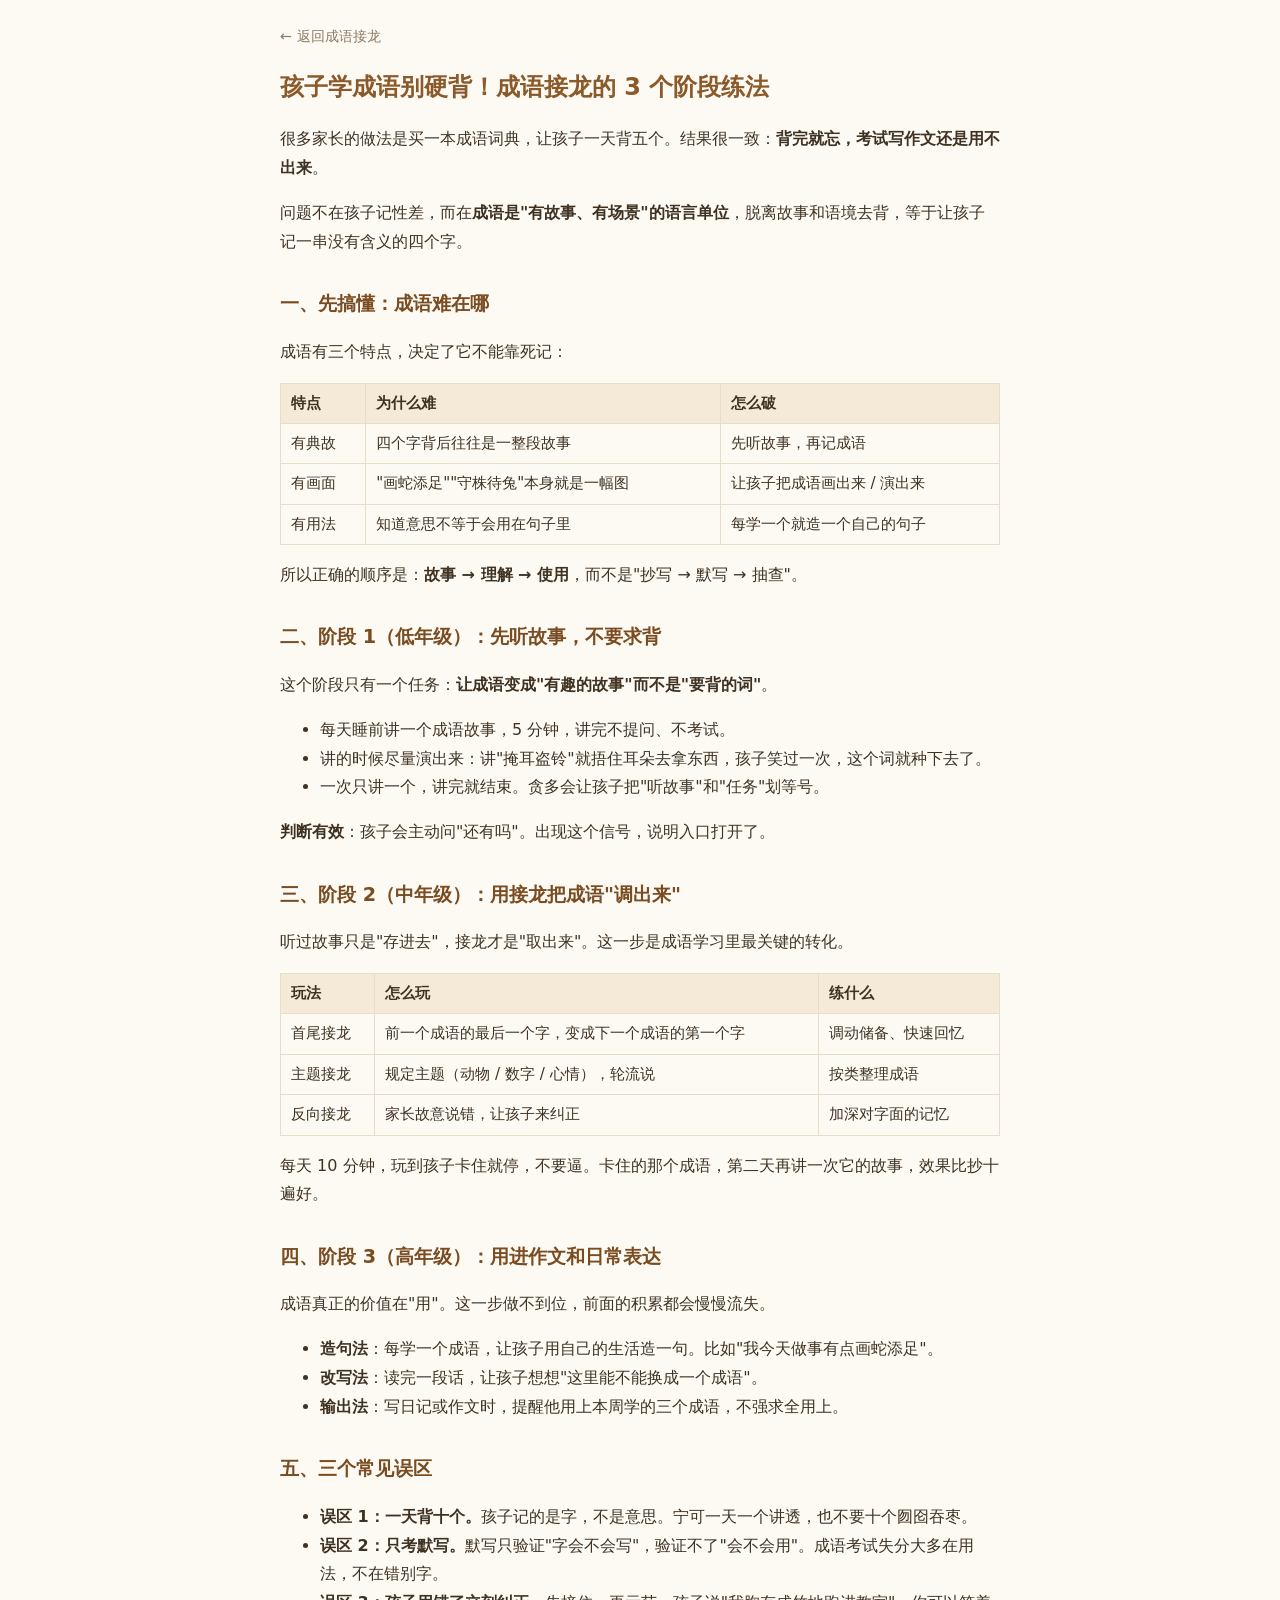
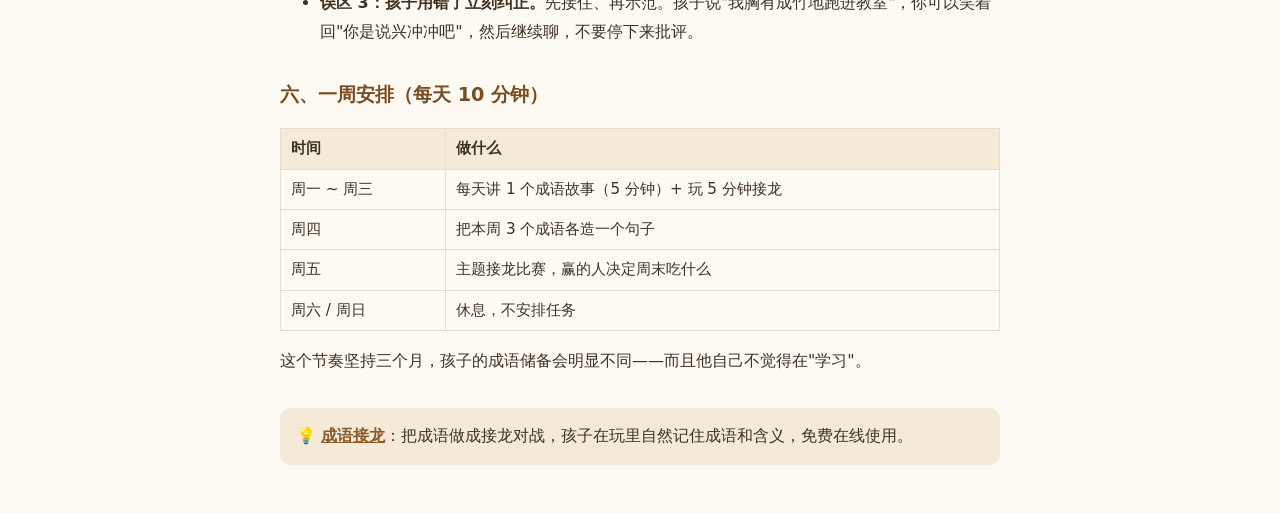
==== public/guides/how-kids-learn-chengyu.html @ df071667 "seo: 新增《孩子学成语别硬背！成语接龙的 3 个阶段练法》+ 首页静态内链，v0.2.3" ====
<!doctype html>
<html lang="zh-CN">
<head>
<meta charset="utf-8">
<meta name="viewport" content="width=device-width, initial-scale=1">
<title>孩子学成语别硬背！成语接龙的 3 个阶段练法 | 成语接龙 - 道盒 DaoBox</title>
<meta name="description" content="孩子背成语记不住？问题不在记忆力，在方法。本文把成语学习拆成听故事、玩接龙、用进表达 3 个阶段，附每天 10 分钟的练法和 3 个常见误区。">
<meta name="keywords" content="成语学习,儿童成语,成语接龙,小学生成语,成语积累,成语怎么学,儿童成语故事">
<meta property="og:title" content="孩子学成语别硬背！成语接龙的 3 个阶段练法">
<meta property="og:description" content="听故事 → 玩接龙 → 用进表达，每天 10 分钟就能积累。">
<link rel="canonical" href="https://chengyu.daobox.net.cn/guides/how-kids-learn-chengyu.html">
<style>
body{font-family:system-ui,-apple-system,"PingFang SC","Microsoft YaHei",sans-serif;line-height:1.8;color:#3f3222;max-width:720px;margin:0 auto;padding:24px 16px 48px;background:#fdfaf4;}
h1{font-size:1.5em;color:#8b5a2b;} h2{font-size:1.2em;color:#7a4c22;margin-top:1.6em;}
table{border-collapse:collapse;width:100%;margin:1em 0;} th,td{border:1px solid #e8ddc9;padding:6px 10px;text-align:left;font-size:.95em;}
th{background:#f5ead7;}
.cta{background:#f5ead7;border-radius:10px;padding:14px 16px;margin-top:2em;}
.cta a{color:#8b5a2b;font-weight:600;}
.back{font-size:.9em;} .back a{color:#8a7a63;text-decoration:none;}
</style>
</head>
<body>
<nav class="back"><a href="/">← 返回成语接龙</a></nav>
<h1>孩子学成语别硬背！成语接龙的 3 个阶段练法</h1>
<p>很多家长的做法是买一本成语词典，让孩子一天背五个。结果很一致：<strong>背完就忘，考试写作文还是用不出来</strong>。</p>
<p>问题不在孩子记性差，而在<strong>成语是"有故事、有场景"的语言单位</strong>，脱离故事和语境去背，等于让孩子记一串没有含义的四个字。</p>
<h2>一、先搞懂：成语难在哪</h2>
<p>成语有三个特点，决定了它不能靠死记：</p>
<table>
<tr><th>特点</th><th>为什么难</th><th>怎么破</th></tr>
<tr><td>有典故</td><td>四个字背后往往是一整段故事</td><td>先听故事，再记成语</td></tr>
<tr><td>有画面</td><td>"画蛇添足""守株待兔"本身就是一幅图</td><td>让孩子把成语画出来 / 演出来</td></tr>
<tr><td>有用法</td><td>知道意思不等于会用在句子里</td><td>每学一个就造一个自己的句子</td></tr>
</table>
<p>所以正确的顺序是：<strong>故事 → 理解 → 使用</strong>，而不是"抄写 → 默写 → 抽查"。</p>
<h2>二、阶段 1（低年级）：先听故事，不要求背</h2>
<p>这个阶段只有一个任务：<strong>让成语变成"有趣的故事"而不是"要背的词"</strong>。</p>
<ul>
<li>每天睡前讲一个成语故事，5 分钟，讲完不提问、不考试。</li>
<li>讲的时候尽量演出来：讲"掩耳盗铃"就捂住耳朵去拿东西，孩子笑过一次，这个词就种下去了。</li>
<li>一次只讲一个，讲完就结束。贪多会让孩子把"听故事"和"任务"划等号。</li>
</ul>
<p><strong>判断有效</strong>：孩子会主动问"还有吗"。出现这个信号，说明入口打开了。</p>
<h2>三、阶段 2（中年级）：用接龙把成语"调出来"</h2>
<p>听过故事只是"存进去"，接龙才是"取出来"。这一步是成语学习里最关键的转化。</p>
<table>
<tr><th>玩法</th><th>怎么玩</th><th>练什么</th></tr>
<tr><td>首尾接龙</td><td>前一个成语的最后一个字，变成下一个成语的第一个字</td><td>调动储备、快速回忆</td></tr>
<tr><td>主题接龙</td><td>规定主题（动物 / 数字 / 心情），轮流说</td><td>按类整理成语</td></tr>
<tr><td>反向接龙</td><td>家长故意说错，让孩子来纠正</td><td>加深对字面的记忆</td></tr>
</table>
<p>每天 10 分钟，玩到孩子卡住就停，不要逼。卡住的那个成语，第二天再讲一次它的故事，效果比抄十遍好。</p>
<h2>四、阶段 3（高年级）：用进作文和日常表达</h2>
<p>成语真正的价值在"用"。这一步做不到位，前面的积累都会慢慢流失。</p>
<ul>
<li><strong>造句法</strong>：每学一个成语，让孩子用自己的生活造一句。比如"我今天做事有点画蛇添足"。</li>
<li><strong>改写法</strong>：读完一段话，让孩子想想"这里能不能换成一个成语"。</li>
<li><strong>输出法</strong>：写日记或作文时，提醒他用上本周学的三个成语，不强求全用上。</li>
</ul>
<h2>五、三个常见误区</h2>
<ul>
<li><strong>误区 1：一天背十个。</strong>孩子记的是字，不是意思。宁可一天一个讲透，也不要十个囫囵吞枣。</li>
<li><strong>误区 2：只考默写。</strong>默写只验证"字会不会写"，验证不了"会不会用"。成语考试失分大多在用法，不在错别字。</li>
<li><strong>误区 3：孩子用错了立刻纠正。</strong>先接住、再示范。孩子说"我胸有成竹地跑进教室"，你可以笑着回"你是说兴冲冲吧"，然后继续聊，不要停下来批评。</li>
</ul>
<h2>六、一周安排（每天 10 分钟）</h2>
<table>
<tr><th>时间</th><th>做什么</th></tr>
<tr><td>周一 ~ 周三</td><td>每天讲 1 个成语故事（5 分钟）+ 玩 5 分钟接龙</td></tr>
<tr><td>周四</td><td>把本周 3 个成语各造一个句子</td></tr>
<tr><td>周五</td><td>主题接龙比赛，赢的人决定周末吃什么</td></tr>
<tr><td>周六 / 周日</td><td>休息，不安排任务</td></tr>
</table>
<p>这个节奏坚持三个月，孩子的成语储备会明显不同——而且他自己不觉得在"学习"。</p>
<div class="cta">
💡 <strong><a href="/">成语接龙</a></strong>：把成语做成接龙对战，孩子在玩里自然记住成语和含义，免费在线使用。
</div>
</body>
</html>
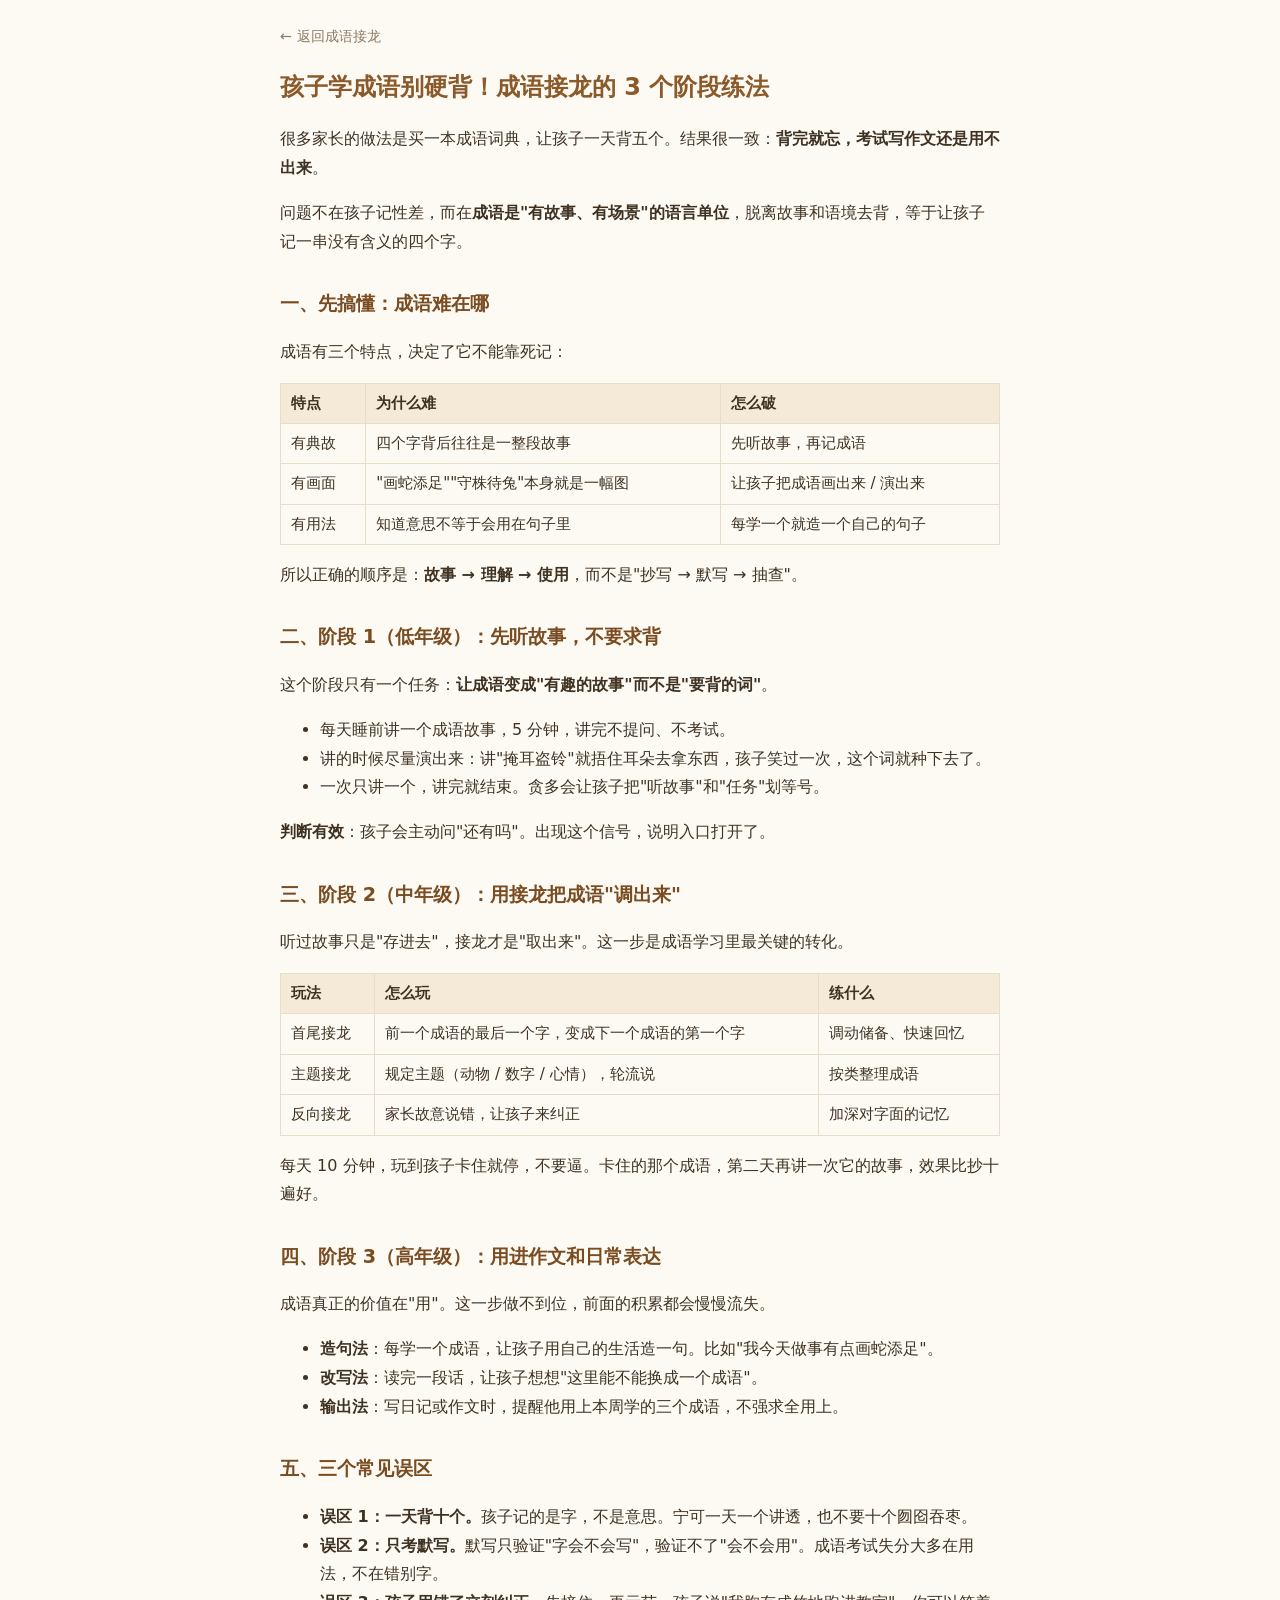
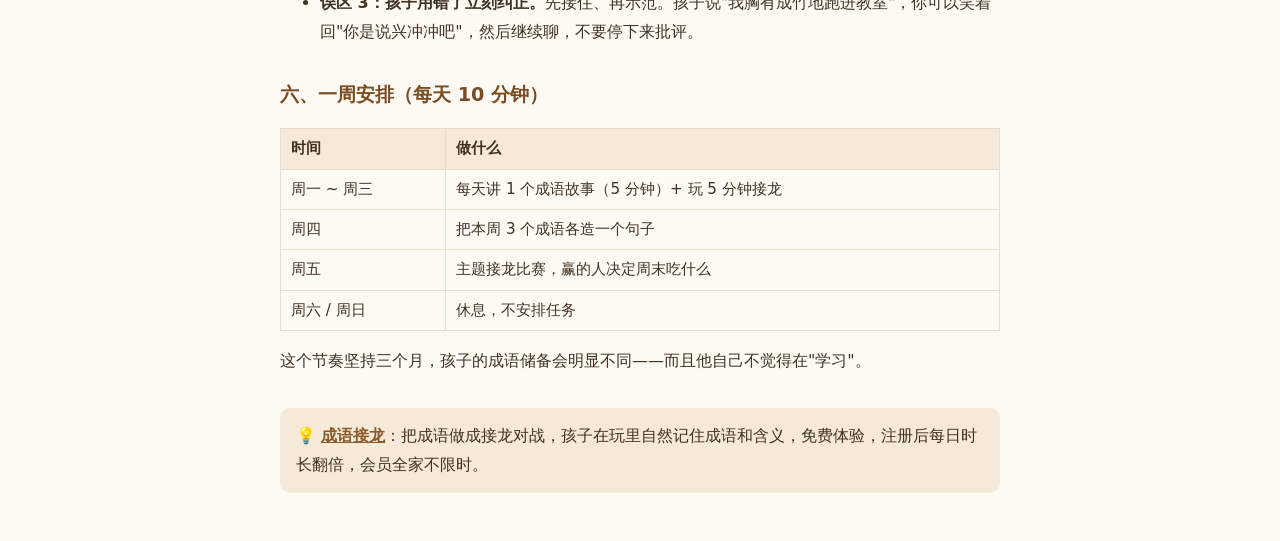
==== commit d55bda01: "seo: 统一免费体验与会员文案" ====
--- a/public/guides/how-kids-learn-chengyu.html
+++ b/public/guides/how-kids-learn-chengyu.html
@@ -73,7 +73,7 @@
 </table>
 <p>这个节奏坚持三个月，孩子的成语储备会明显不同——而且他自己不觉得在"学习"。</p>
 <div class="cta">
-💡 <strong><a href="/">成语接龙</a></strong>：把成语做成接龙对战，孩子在玩里自然记住成语和含义，免费在线使用。
+💡 <strong><a href="/">成语接龙</a></strong>：把成语做成接龙对战，孩子在玩里自然记住成语和含义，免费体验，注册后每日时长翻倍，会员全家不限时。
 </div>
 </body>
 </html>
